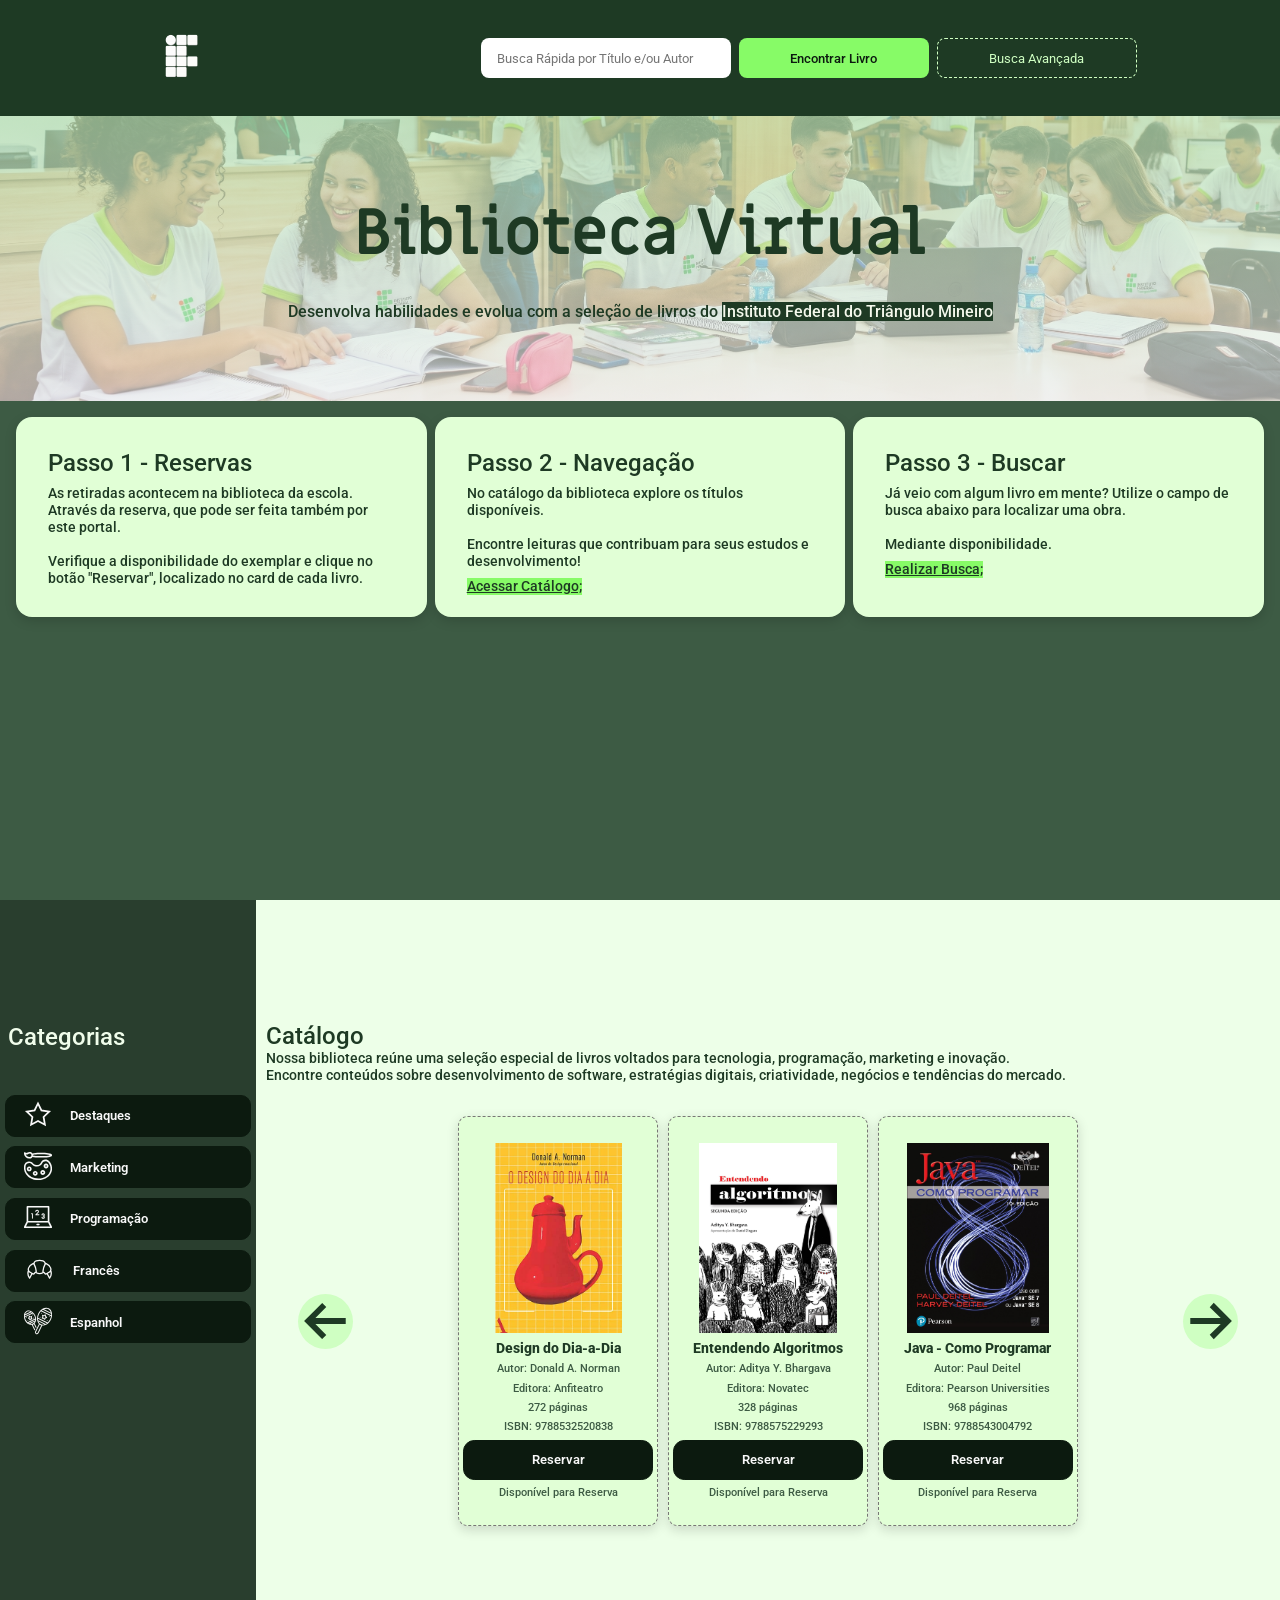
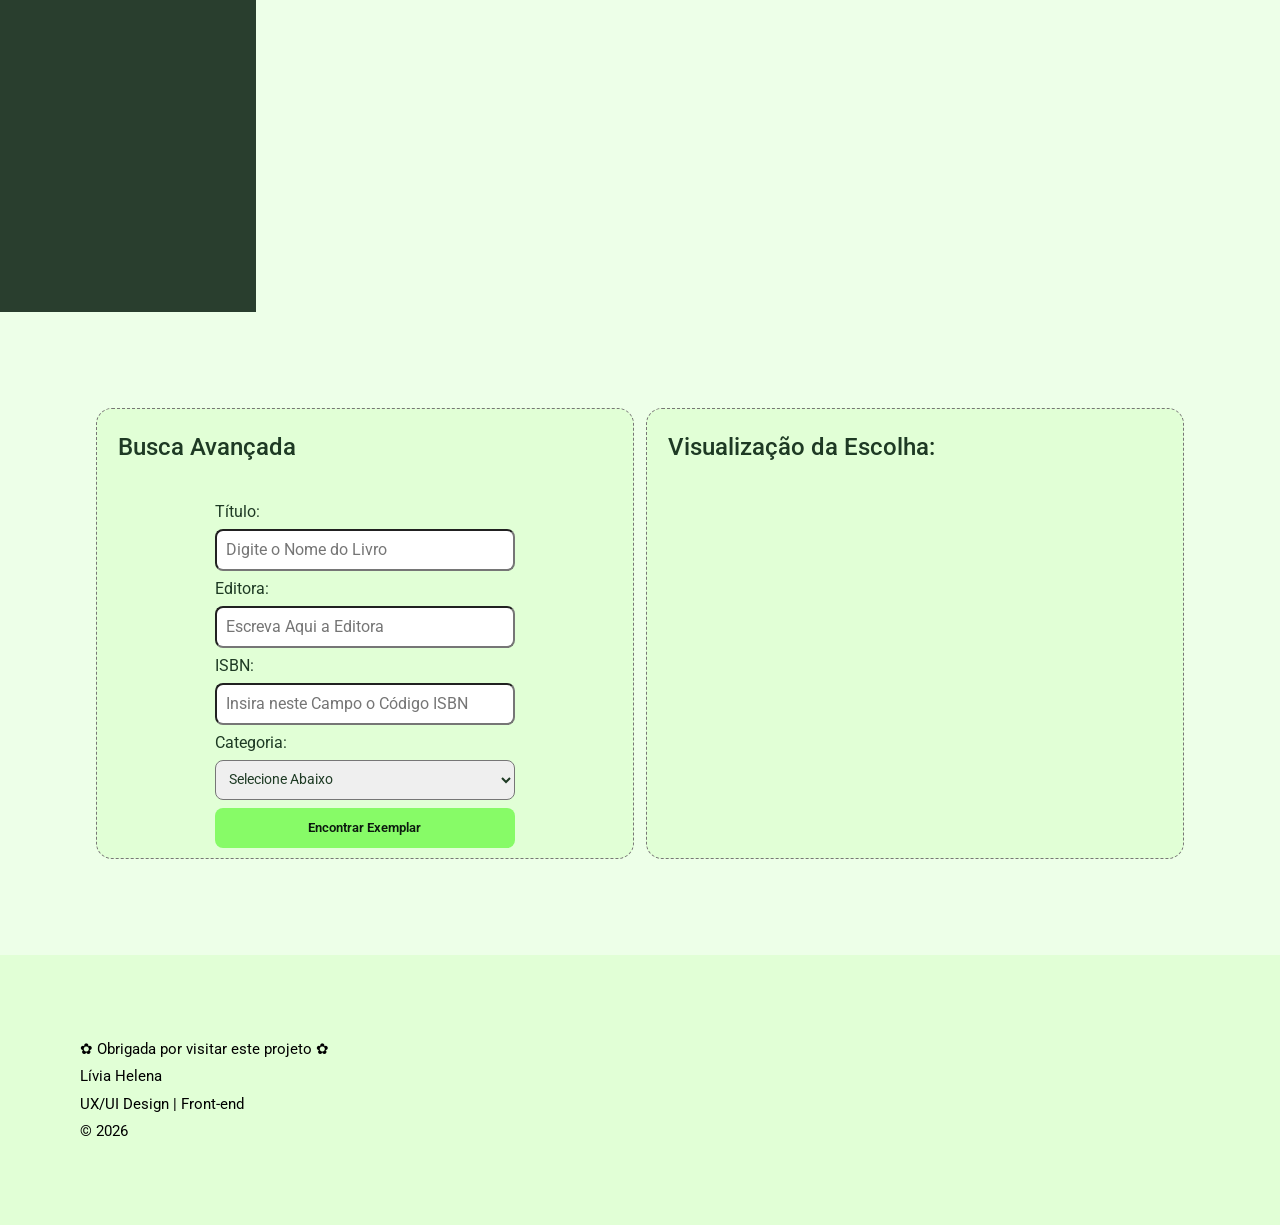
==== index.html @ 2f641b30 "Adiciona projeto Biblioteca Fictícia" ====
<!DOCTYPE html>
<html lang="pt-BR">

<head>
    <meta charset="UTF-8">
    <meta name="viewport" content="width=device-width, initial-scale=1.0">
    <link rel="stylesheet" href="styles.css">
    <link rel="preconnect" href="https://fonts.googleapis.com">
    <link rel="preconnect" href="https://fonts.gstatic.com" crossorigin>
    <link
        href="https://fonts.googleapis.com/css2?family=Miriam+Libre:wght@400..700&family=Roboto:ital,wght@0,100..900;1,100..900&display=swap"
        rel="stylesheet">

    <link rel="icon" href="images/icon.png" type="img">

    <title>IFTM | Biblioteca Virtual</title>
</head>

<body>
    <header>

        <img src="images/logotipoIFTM.png" alt="logotipo de IFTM" class="logotipo">
        <form id="buscar" class="buscar">
            <input type="text" id="buscarNavegacao" placeholder="Busca Rápida por Título e/ou Autor" class="inputBusca">
            <button type="submit" class="buscaLivro">Encontrar Livro</button>
            <button type="submit" class="buscaLivroAvancada"><a href="#reservas">Busca Avançada</a></button>
        </form>

    </header>

    <main>


        <section class="hero">


            <div class="titulo">
                <h1>Biblioteca Virtual</h1>
                <p>Desenvolva habilidades e evolua com a seleção de livros do <span class="coloring">Instituto Federal
                        do
                        Triângulo Mineiro</span>
                </p>
            </div>

            <div class="documentacao">

                <div class="cardDoc">
                    <h2>Passo 1 - Reservas</h2>
                    <p>As retiradas acontecem na biblioteca da escola. Através da reserva, que pode ser feita também por
                        este portal. <br><br> Verifique a
                        disponibilidade do exemplar
                        e clique no botão "Reservar", localizado no card de cada livro.

                    </p>
                </div>
                <div class="cardDoc">
                    <h2>Passo 2 - Navegação</h2>
                    <p>No catálogo da biblioteca explore os títulos disponíveis. <br><br>
                        Encontre leituras que contribuam para seus estudos e desenvolvimento!

                    </p>

                    <a href="#livros">Acessar Catálogo;</a>


                </div>

                <div class="cardDoc">
                    <h2>Passo 3 - Buscar</h2>
                    <p>Já veio com algum livro em mente? Utilize o campo de busca abaixo para localizar uma obra.
                        <br><br> Mediante disponibilidade.

                    </p>
                    <a href="">Realizar Busca;</a>

                </div>


            </div>



        </section>

        <section class="livros" id="livros">
            <div class="menu">
                <h2>Categorias</h2>
                <button id="categoriasBotao">
                    <div class="svgDestaques"><svg viewBox="0 0 24 24" id="star_outlined" data-name="star outlined"
                            xmlns="http://www.w3.org/2000/svg" fill="#f8f8f8">
                            <g id="SVGRepo_bgCarrier" stroke-width="0"></g>
                            <g id="SVGRepo_tracerCarrier" stroke-linecap="round" stroke-linejoin="round"></g>
                            <g id="SVGRepo_iconCarrier">
                                <rect id="Rectangle_4" data-name="Rectangle 4" width="24" height="24" fill="none">
                                </rect>
                                <path id="Star"
                                    d="M10,15,4.122,18.09l1.123-6.545L.489,6.91l6.572-.955L10,0l2.939,5.955,6.572.955-4.755,4.635,1.123,6.545Z"
                                    transform="translate(2 3)" fill="none" stroke="#f8f8f8" stroke-miterlimit="10"
                                    stroke-width="1.5"></path>
                            </g>
                        </svg></div> Destaques
                </button>
                <button id="marketingBotao">
                    <div class="svgMarketing">
                        <svg fill="#f8f8f8" height="200px" width="200px" version="1.1" id="Layer_1"
                            xmlns="http://www.w3.org/2000/svg" xmlns:xlink="http://www.w3.org/1999/xlink"
                            viewBox="0 0 508 508" xml:space="preserve" stroke="#f8f8f8">
                            <g id="SVGRepo_bgCarrier" stroke-width="0"></g>
                            <g id="SVGRepo_tracerCarrier" stroke-linecap="round" stroke-linejoin="round"></g>
                            <g id="SVGRepo_iconCarrier">
                                <g>
                                    <g>
                                        <path
                                            d="M439.6,24.4c-42-6.3-99.6-9.3-159.1-8.1c-49.7,1-94.7,5.1-125.8,11.2C139.1,5.1,120,0,106,0C90.8,0,74.4,5.5,56,16.8 c-10.3,3.8-24.9,0.9-31.9-6.2C20.1,6.5,14,5.3,8.7,7.5C3.5,9.6,0,14.8,0,20.5c0,53,44.7,99.5,95.6,99.5c10.2,0,42,0,59.7-28.7 c31.1,6.1,75.9,10.2,125.2,11.1c78.5,1.3,104.7,1,159.1-8.1c48.4-8.2,68.4-17.5,68.4-35S488.2,31.7,439.6,24.4z M134,72 c-10.4,19.1-31.5,19.7-38.4,19.7c-27.1,0-52.3-20.1-62.6-46.3c24.7,4,36.2-3.5,36.9-4c14-8.8,26.2-13.2,36.1-13.2 c7.3,0,17.9,2.1,28,19.1V72z M281.1,74.2c-47-1-89.5-4.6-118.9-10.2v-9.4h0c29.4-5.6,71.8-9.3,118.9-10.2 c8.4-0.2,130.6-8.1,188.8,14.9C413.9,81.9,289.5,74.3,281.1,74.2z">
                                        </path>
                                    </g>
                                </g>
                                <g>
                                    <g>
                                        <path
                                            d="M457.1,169.7c-17-19.4-42.2-30.6-69.1-30.6c-36.2,0-67.9,19.8-80.7,50.5c-14.2,33.9-48,51.7-88.4,45.9 c-23.2-3.3-41.7-13.1-53.5-28.2C148.4,185.5,122,173,93,173c-78.9,0-88.6,74.4-90.3,84.1C-6,307,6.7,358.4,38.3,402 C78,456.7,144.6,508,261.1,508c123.6,0,226.3-74.7,244.2-177.6C515.1,273.6,498,216.6,457.1,169.7z M477.5,325.5 C462,414.9,371,479.8,261.1,479.8c-100.4,0-164.8-45.8-200-94.4c-27.1-37.3-38-81.2-30.6-123.5c1.4-8.2,8.3-60.7,62.5-60.7 c20.2,0,38.5,8.6,50.2,23.5c16.4,21,41.2,34.4,71.7,38.8c53.4,7.7,99.1-16.9,118.4-62.9c8.5-20.2,29.9-33.2,54.7-33.2 c18.8,0,36.3,7.6,47.9,20.9C471.1,228.6,485.8,277.4,477.5,325.5z">
                                        </path>
                                    </g>
                                </g>
                                <g>
                                    <g>
                                        <path
                                            d="M399.1,210.6c-23.9,0-43.4,19.5-43.4,43.4c0,23.9,19.5,43.4,43.4,43.4c23.9,0,43.4-19.5,43.4-43.4 C442.5,230.1,423,210.6,399.1,210.6z M399.1,269.2c-8.4,0-15.2-6.8-15.2-15.2s6.8-15.2,15.2-15.2s15.2,6.8,15.2,15.2 C414.3,262.4,407.5,269.2,399.1,269.2z">
                                        </path>
                                    </g>
                                </g>
                                <g>
                                    <g>
                                        <path
                                            d="M340.6,328c-23.9,0-43.4,19.5-43.4,43.4c0,23.9,19.5,43.4,43.4,43.4c23.9,0,43.4-19.5,43.4-43.4 C383.9,347.4,364.5,328,340.6,328z M340.6,386.5c-8.4,0-15.2-6.8-15.2-15.2s6.8-15.2,15.2-15.2s15.2,6.8,15.2,15.2 C355.7,379.7,348.9,386.5,340.6,386.5z">
                                        </path>
                                    </g>
                                </g>
                                <g>
                                    <g>
                                        <path
                                            d="M204.1,341.9c-23.9,0-43.4,19.5-43.4,43.4c0,23.9,19.5,43.4,43.4,43.4c23.9,0,43.4-19.5,43.4-43.4 C247.4,361.3,228,341.9,204.1,341.9z M204.1,400.4c-8.4,0-15.2-6.8-15.2-15.2c0-8.4,6.8-15.2,15.2-15.2c8.4,0,15.2,6.8,15.2,15.2 C219.2,393.6,212.4,400.4,204.1,400.4z">
                                        </path>
                                    </g>
                                </g>
                                <g>
                                    <g>
                                        <path
                                            d="M95.8,263.9c-23.9,0-43.4,19.5-43.4,43.4c0,23.9,19.5,43.4,43.4,43.4c23.9,0,43.4-19.5,43.4-43.4 C139.2,283.4,119.8,263.9,95.8,263.9z M95.8,322.5c-8.4,0-15.2-6.8-15.2-15.2s6.8-15.2,15.2-15.2c8.4,0,15.2,6.8,15.2,15.2 S104.2,322.5,95.8,322.5z">
                                        </path>
                                    </g>
                                </g>
                            </g>
                        </svg>

                    </div>Marketing
                </button>
                <button id="programacaoBotao">
                    <div class="svgProgramacao">
                        <svg fill="#f8f8f8" height="200px" width="200px" version="1.1" id="Layer_1"
                            xmlns="http://www.w3.org/2000/svg" xmlns:xlink="http://www.w3.org/1999/xlink"
                            viewBox="0 0 507.992 507.992" xml:space="preserve" stroke="#f8f8f8">
                            <g id="SVGRepo_bgCarrier" stroke-width="0"></g>
                            <g id="SVGRepo_tracerCarrier" stroke-linecap="round" stroke-linejoin="round"></g>
                            <g id="SVGRepo_iconCarrier">
                                <g>
                                    <g>
                                        <path
                                            d="M506.47,431.896l-47.8-96.9v-265.1c0-7.8-6.3-14.1-14.1-14.1H63.37c-7.8,0-14.1,6.3-14.1,14.1v265.1l-47.8,96.8 c-2.2,4.4-1.9,9.6,0.7,13.7c2.6,4.1,7.1,6.7,12,6.7h479.8c4.9,0,9.4-2.5,12-6.7C508.47,441.396,508.67,436.196,506.47,431.896z M77.569,83.996h352.9v240.2h-352.9V83.996z M36.769,423.996l35.4-71.5h363.6l35.4,71.5H36.769z">
                                        </path>
                                    </g>
                                </g>
                                <g>
                                    <g>
                                        <path
                                            d="M269.77,374.096h-31.6c-7.8,0-14.1,6.3-14.1,14.1c0,7.8,6.3,14.1,14.1,14.1h31.6c7.8,0,14.1-6.3,14.1-14.1 C283.87,380.396,277.57,374.096,269.77,374.096z">
                                        </path>
                                    </g>
                                </g>
                                <g>
                                    <g>
                                        <path
                                            d="M153.87,187.196h-16.3c-4.5,0-8.2,3.7-8.2,8.2s3.7,8.2,8.2,8.2h8v74.1c0,4.5,3.7,8.2,8.2,8.2s8.2-3.7,8.2-8.2v-82.3 C162.07,190.796,158.37,187.196,153.87,187.196z">
                                        </path>
                                    </g>
                                </g>
                                <g>
                                    <g>
                                        <path
                                            d="M376.27,216.596c0-16.3-13.2-29.4-29.4-29.4s-29.4,13.2-29.4,29.4c0,5.2,4.2,9.3,9.3,9.3c5.2,0,9.3-4.2,9.3-9.3 c0-5.9,4.8-10.7,10.7-10.7s10.7,4.8,10.7,10.7c0,5.9-4.8,10.7-10.7,10.7c-5.2,0-9.3,4.2-9.3,9.3c0,5.2,4.2,9.3,9.3,9.3 c5.9,0,10.7,4.8,10.7,10.7c0,5.9-4.8,10.7-10.7,10.7c-5.9,0-10.7-4.8-10.7-10.7c0-5.2-4.2-9.3-9.3-9.3c-5.2,0-9.3,4.2-9.3,9.3 c0,16.2,13.2,29.4,29.4,29.4s29.4-13.2,29.4-29.4c0-7.7-3-14.8-7.9-20C373.27,231.396,376.27,224.296,376.27,216.596z">
                                        </path>
                                    </g>
                                </g>
                                <g>
                                    <g>
                                        <path
                                            d="M271.07,205.196h-37.2l29.3-29.8c0.2-0.2,0.5-0.5,0.7-0.8c4.3-5.7,6.6-12.4,6.6-19.5c0-17.8-14.5-32.2-32.2-32.2 c-17.8,0-32.2,14.5-32.2,32.2c0,4.5,3.7,8.2,8.2,8.2s8.2-3.7,8.2-8.2c0-8.7,7.1-15.8,15.8-15.8s15.8,7.1,15.8,15.8 c0,3.3-1,6.5-2.9,9.2l-42.7,43.4c-2.3,2.4-3,5.9-1.7,9c1.3,3.1,4.3,5.1,7.6,5.1h56.9c4.5,0,8.2-3.7,8.2-8.2 C279.37,208.896,275.67,205.196,271.07,205.196z">
                                        </path>
                                    </g>
                                </g>
                            </g>
                        </svg>

                    </div>Programação
                </button>
                <button id="francesBotao">
                    <div class="svgFrances">
                        <svg viewBox="0 0 24 24" fill="none" xmlns="http://www.w3.org/2000/svg" stroke="#f8f8f8">
                            <g id="SVGRepo_bgCarrier" stroke-width="0"></g>
                            <g id="SVGRepo_tracerCarrier" stroke-linecap="round" stroke-linejoin="round"></g>
                            <g id="SVGRepo_iconCarrier">
                                <path
                                    d="M9.05735 5.91352L9.4223 5.78679C11.0919 5.20704 12.9081 5.20704 14.5777 5.78679L14.9426 5.91352C15.9748 6.27193 16.521 7.39922 16.1626 8.43138C16.1262 8.53616 16.0811 8.63769 16.0277 8.73491C15.2843 10.0881 14.8374 11.5839 14.7167 13.1231L14.5777 14.894C12.9516 15.6909 11.0484 15.6909 9.4223 14.894L9.28333 13.1231C9.16255 11.5839 8.71566 10.0881 7.97234 8.73491C7.44629 7.77726 7.79618 6.57448 8.75383 6.04844C8.85104 5.99503 8.95258 5.9499 9.05735 5.91352ZM4.68671 14.5092L6.69101 15.688C7.13399 15.9486 7.70405 15.8061 7.97234 15.3677C8.28431 14.8581 8.76764 14.4762 9.33567 14.2906L9.4223 14.2623L9.34685 13.4487C9.18408 11.6936 8.66217 9.99071 7.81354 8.44581L7.40847 7.7084L6.5714 8.04755C5.1769 8.61256 4.07477 9.72421 3.52178 11.1235C3.02326 12.385 3.51756 13.8215 4.68671 14.5092ZM3.25998 13.67L3.86413 14.0254L5.07242 14.736L5.65521 15.0788C5.97969 15.2696 6.09341 15.684 5.91179 16.0138L4.26689 19C3.14967 17.6062 2.74425 15.772 3.16991 14.0372L3.25998 13.67ZM19.3133 14.5092L17.309 15.688C16.866 15.9486 16.296 15.8061 16.0277 15.3677C15.7157 14.8581 15.2324 14.4762 14.6643 14.2906L14.5777 14.2623L14.6532 13.4487C14.8159 11.6936 15.3378 9.99071 16.1865 8.44581L16.5915 7.7084L17.4286 8.04755C18.8231 8.61256 19.9252 9.72421 20.4782 11.1235C20.9767 12.385 20.4824 13.8215 19.3133 14.5092ZM20.74 13.67L20.1359 14.0254L18.9276 14.736L18.3448 15.0788C18.0203 15.2696 17.9066 15.684 18.0882 16.0138L19.7331 19C20.8503 17.6062 21.2557 15.772 20.8301 14.0372L20.74 13.67Z"
                                    stroke="#f8f8f8" stroke-linejoin="round"></path>
                            </g>
                        </svg>
                    </div>Francês
                </button>
                <button id="espanholBotao">
                    <div class="svgEspanhol"><svg fill="#f8f8f8" height="200px" width="200px" version="1.1" id="Layer_1"
                            xmlns="http://www.w3.org/2000/svg" xmlns:xlink="http://www.w3.org/1999/xlink"
                            viewBox="0 0 511.999 511.999" xml:space="preserve" stroke="#f8f8f8">
                            <g id="SVGRepo_bgCarrier" stroke-width="0"></g>
                            <g id="SVGRepo_tracerCarrier" stroke-linecap="round" stroke-linejoin="round"></g>
                            <g id="SVGRepo_iconCarrier">
                                <g>
                                    <g>
                                        <path
                                            d="M151.924,208.352l-8.539-11.735l4.826-13.688c1.495-4.245,0.472-8.882-2.672-12.101c-3.144-3.22-7.755-4.353-12.033-2.959 l-13.799,4.496l-11.527-8.818c-3.574-2.735-8.301-3.196-12.334-1.199c-4.034,1.996-6.537,6.03-6.533,10.531l0.012,14.512 l-11.949,8.237c-3.705,2.554-5.602,6.906-4.951,11.359c0.651,4.453,3.713,8.081,7.996,9.468l13.806,4.473l4.142,13.909 c1.284,4.314,4.837,7.463,9.274,8.22c0.672,0.114,1.344,0.171,2.009,0.171c3.72,0,7.225-1.759,9.466-4.849l8.521-11.748 l14.509,0.36c4.484,0.14,8.592-2.294,10.682-6.28C154.918,216.726,154.572,211.99,151.924,208.352z M123.745,210.18 c-2.718-0.064-5.24,1.193-6.82,3.372l-5.557,7.661l-2.702-9.071c-0.767-2.579-2.755-4.615-5.314-5.444l-9.005-2.918l7.795-5.369 c2.215-1.527,3.537-4.046,3.535-6.737l-0.008-9.465l7.517,5.75c2.136,1.635,4.941,2.113,7.499,1.28l8.999-2.932l-3.147,8.926 c-0.895,2.537-0.483,5.353,1.1,7.528l5.569,7.652L123.745,210.18z">
                                        </path>
                                    </g>
                                </g>
                                <g>
                                    <g>
                                        <path
                                            d="M227.735,367.168l-33.106-66.946c12.435-13.283,20.99-31.042,24.795-52.041c0.283-1.561,0.53-3.133,0.756-4.713 c0.003-0.021,0.007-0.043,0.009-0.063c4.323-30.167-1.537-63.346-16.698-94.008c-15.966-32.286-40.41-58.078-68.831-72.624 c-29.228-14.96-59.195-16.341-84.377-3.888C25.104,85.339,8.012,109.99,2.158,142.301c-5.693,31.414-0.034,66.496,15.933,98.782 c15.161,30.657,37.968,55.45,64.562,70.328c0.025,0.014,0.05,0.027,0.074,0.041c1.388,0.776,2.786,1.532,4.195,2.254 c1.318,0.675,2.636,1.31,3.956,1.929c0.001,0.001,0.002,0.001,0.003,0.002c0,0,0.001,0,0.002,0.001 c14.727,6.907,29.577,10.387,43.849,10.387c2.975,0,5.925-0.158,8.845-0.46l45.367,91.739c1.426,2.883,4.321,4.553,7.334,4.553 c1.216,0,2.452-0.273,3.617-0.849c4.044-2.001,5.702-6.905,3.7-10.951l-43.487-87.938c3.818-1.222,7.553-2.728,11.188-4.525 c3.707-1.833,7.232-3.937,10.578-6.283l31.206,63.104c1.426,2.883,4.321,4.553,7.334,4.553c1.216,0,2.452-0.272,3.617-0.849 C228.079,376.118,229.736,371.215,227.735,367.168z M57.533,87.541c9.212-4.555,19.142-6.714,29.362-6.714 c10.073,0,20.419,2.119,30.614,6.094l-96.831,47.885C26.977,112.884,39.814,96.303,57.533,87.541z M16.511,172.769 c-0.135-2.924-0.168-5.823-0.109-8.694c0.004-0.211,0.009-0.423,0.014-0.634c0.032-1.251,0.083-2.496,0.151-3.736 c0.026-0.456,0.059-0.908,0.089-1.362c0.072-1.092,0.148-2.182,0.25-3.264c0.005-0.06,0.014-0.119,0.02-0.179l118.789-58.744 c4.961,3.095,9.789,6.612,14.448,10.52L16.511,172.769z M32.745,233.836c-7.051-14.257-11.868-29.064-14.376-43.748l144.42-71.418 c9.997,10.749,18.899,23.518,26.049,37.976c8.667,17.527,13.958,35.884,15.722,53.821L65.972,279 C53.053,266.932,41.564,251.67,32.745,233.836z M79.896,290.352l125.232-61.929c-0.041,1.138-0.11,2.267-0.181,3.394 c-0.029,0.456-0.056,0.913-0.089,1.368c-0.073,0.979-0.162,1.952-0.258,2.922c-0.072,0.715-0.153,1.429-0.237,2.141 c-0.098,0.829-0.194,1.659-0.31,2.481c-0.143,1.017-0.308,2.027-0.477,3.035c-0.081,0.484-0.148,0.973-0.235,1.454L94.329,299.125 C89.413,296.607,84.591,293.676,79.896,290.352z M164.051,302.94c-9.212,4.555-19.143,6.715-29.363,6.714 c-6.461-0.001-13.034-0.885-19.607-2.554l81.951-40.526C189.99,283.098,178.696,295.698,164.051,302.94z">
                                        </path>
                                    </g>
                                </g>
                                <g>
                                    <g>
                                        <circle cx="154.178" cy="145.262" r="8.174"></circle>
                                    </g>
                                </g>
                                <g>
                                    <g>
                                        <circle cx="42.92" cy="195.245" r="8.174"></circle>
                                    </g>
                                </g>
                                <g>
                                    <g>
                                        <circle cx="174.788" cy="202.177" r="8.174"></circle>
                                    </g>
                                </g>
                                <g>
                                    <g>
                                        <circle cx="73.448" cy="250.089" r="8.174"></circle>
                                    </g>
                                </g>
                                <g>
                                    <g>
                                        <path
                                            d="M509.331,111.298c-7.21-39.792-28.213-70.13-59.14-85.423c-30.927-15.295-67.786-13.571-103.785,4.854 c-35.19,18.01-65.471,49.973-85.265,90.001c-18.799,38.014-26.066,79.125-20.715,116.482c0.003,0.025,0.008,0.05,0.011,0.075 c0.281,1.954,0.586,3.901,0.936,5.833c4.883,26.948,16.098,49.55,32.43,66.091l-69.007,139.545 c-3.914,7.915-4.511,16.879-1.682,25.244c2.829,8.364,8.745,15.126,16.66,19.04c4.698,2.323,9.684,3.422,14.6,3.422 c12.185,0,23.927-6.758,29.684-18.4l69.175-139.883c4.003,0.464,8.055,0.702,12.149,0.702c17.568,0,35.867-4.291,54.023-12.805 c0.001,0,0.002-0.001,0.002-0.001c0.002-0.001,0.003-0.002,0.005-0.003c1.63-0.765,3.26-1.551,4.887-2.384 c1.748-0.895,3.48-1.833,5.202-2.796c0.024-0.013,0.048-0.027,0.073-0.04c32.935-18.424,61.193-49.152,79.99-87.165 C509.359,193.661,516.378,150.196,509.331,111.298z M405.322,31.914c13.278,0,25.991,2.863,37.621,8.615 c24.686,12.207,41.165,35.794,48.444,64.906L362.001,41.452C376.673,35.113,391.314,31.914,405.322,31.914z M249.403,470.815 c-1.978,4-5.395,6.991-9.623,8.421c-4.227,1.429-8.758,1.127-12.758-0.85c-4-1.978-6.992-5.396-8.421-9.624 c-1.43-4.227-1.128-8.758,0.85-12.758l67.163-135.816c4.376,3.145,9.014,5.94,13.901,8.356c5.221,2.582,10.609,4.678,16.134,6.291 L249.403,470.815z M307.762,313.891c-6.19-3.062-11.908-6.871-17.126-11.347c-0.706-1.021-1.659-1.889-2.817-2.518 c-10.518-9.875-18.773-22.656-24.377-37.758l112.264,55.516C352.27,324.926,328.572,324.182,307.762,313.891z M395.975,309.57 l-138.327-68.406c-1.564-8.291-2.415-16.913-2.547-25.773l162.903,80.559C410.883,301.223,403.513,305.781,395.975,309.57z M474.91,226.442c-11.391,23.033-26.307,42.683-43.093,58.102l-176.065-87.067c2.089-23.15,8.857-46.879,20.043-69.5 c9.155-18.514,20.696-35.13,33.974-49.168l183.56,90.774C490.281,188.372,484.2,207.657,474.91,226.442z M495.272,152.306 L322.35,66.793c6.939-6.042,14.195-11.392,21.687-15.987l150.776,74.561C495.708,134.111,495.862,143.125,495.272,152.306z">
                                        </path>
                                    </g>
                                </g>
                                <g>
                                    <g>
                                        <path
                                            d="M416.017,179.389l-15.85-10.927l0.015-19.252c0.003-4.845-2.692-9.188-7.035-11.335c-4.34-2.145-9.43-1.651-13.276,1.292 l-15.29,11.698l-18.305-5.964c-4.606-1.502-9.569-0.28-12.954,3.186c-3.384,3.466-4.487,8.458-2.876,13.028l6.401,18.157 l-11.328,15.566c-2.851,3.917-3.224,9.015-0.972,13.304c2.251,4.29,6.65,6.885,11.5,6.76l19.247-0.476l11.303,15.583 c2.413,3.328,6.185,5.221,10.191,5.221c0.715,0,1.439-0.061,2.162-0.184c4.775-0.815,8.6-4.205,9.984-8.849l5.494-18.452 l18.315-5.935c4.608-1.492,7.906-5.397,8.607-10.191S420.006,182.139,416.017,179.389z M385.298,193.516 c-2.559,0.829-4.547,2.865-5.314,5.444l-4.572,15.357l-9.408-12.97c-1.54-2.123-4.002-3.374-6.617-3.374 c-0.068,0-0.135,0.001-0.203,0.002l-16.018,0.397l9.428-12.956c1.584-2.175,1.995-4.991,1.1-7.528l-5.327-15.112l15.236,4.963 c2.559,0.835,5.362,0.355,7.499-1.28l12.726-9.736l-0.013,16.023c-0.002,2.691,1.32,5.21,3.535,6.737l13.192,9.094 L385.298,193.516z">
                                        </path>
                                    </g>
                                </g>
                                <g>
                                    <g>
                                        <circle cx="321.031" cy="114.636" r="8.174"></circle>
                                    </g>
                                </g>
                                <g>
                                    <g>
                                        <circle cx="460.321" cy="177.207" r="8.174"></circle>
                                    </g>
                                </g>
                                <g>
                                    <g>
                                        <circle cx="295.233" cy="185.893" r="8.174"></circle>
                                    </g>
                                </g>
                                <g>
                                    <g>
                                        <circle cx="422.109" cy="245.882" r="8.174"></circle>
                                    </g>
                                </g>
                            </g>
                        </svg></div>Espanhol
                </button>

            </div>

            <div class="segundoBlocoHero">
                <h2 id="tituloCatalogo">Catálogo</h2>
                <p id="descricaoCatalogo">Nossa biblioteca reúne uma seleção especial de livros voltados para
                    tecnologia,
                    programação, marketing e inovação. <br> Encontre conteúdos sobre desenvolvimento de software,
                    estratégias digitais, criatividade, negócios e tendências do mercado.
                </p>


                <div class="contatoCarrossel">
                    <button id="anterior"><svg fill="#1E3A24" height="200px" width="200px" version="1.1" id="XMLID_64_"
                            xmlns="http://www.w3.org/2000/svg" xmlns:xlink="http://www.w3.org/1999/xlink"
                            viewBox="0 0 24 24" xml:space="preserve" stroke="#1E3A24">
                            <g id="SVGRepo_bgCarrier" stroke-width="0"></g>
                            <g id="SVGRepo_tracerCarrier" stroke-linecap="round" stroke-linejoin="round"></g>
                            <g id="SVGRepo_iconCarrier">
                                <g id="link-previous">
                                    <g>
                                        <polygon
                                            points="10.3,20.7 1.6,12 10.3,3.3 11.7,4.7 5.5,11 22,11 22,13 5.5,13 11.7,19.3 ">
                                        </polygon>
                                    </g>
                                </g>
                            </g>
                        </svg></button>
                    <div class="primeiroContato" id="primeiroContato">
                    </div>
                    <button id="proximo"><svg fill="#1E3A24" height="200px" width="200px" version="1.1" id="XMLID_301_"
                            xmlns="http://www.w3.org/2000/svg" xmlns:xlink="http://www.w3.org/1999/xlink"
                            viewBox="0 0 24 24" xml:space="preserve" stroke="#1E3A24">
                            <g id="SVGRepo_bgCarrier" stroke-width="0"></g>
                            <g id="SVGRepo_tracerCarrier" stroke-linecap="round" stroke-linejoin="round"></g>
                            <g id="SVGRepo_iconCarrier">
                                <g id="link-next">
                                    <g>
                                        <polygon
                                            points="13.7,20.7 12.3,19.2 18.6,13 2,13 2,11 18.6,11 12.3,4.8 13.7,3.3 22.4,12 ">
                                        </polygon>
                                    </g>
                                </g>
                            </g>
                        </svg></button>
                </div>

            </div>
        </section>

        <section class="reservas" id="reservas">

            <div class="buscarPorTipo">
                <h2>Busca Avançada</h2>
                <form action="buscaAvancada">
                    <label for="livroInput">Título:</label>
                    <input type="text" id="livroInput" placeholder="Digite o Nome do Livro">
                    <label for="editoraInput">Editora:</label>
                    <input type="text" id="editoraInput" placeholder="Escreva Aqui a Editora">
                    <label for="isbnInput">ISBN:</label>
                    <input type="number" id="isbnEditora" placeholder="Insira neste Campo o Código ISBN">
                    <label for="categoriaInput">Categoria:</label>
                    <select value="categoriaInput">
                        <option name="desabilitadoInput" id="desabilitadoInput">Selecione Abaixo</option>
                        <option name="marketingInput" id="marketingInput">Marketing</option>
                        <option name="programacaoInput" id="programacaoInput">Programacao</option>
                        <option name="francesInput" id="francesInput">Frances</option>
                        <option name="espanholInput" id="espanholInput">Espanhol</option>
                    </select>
                    <button type="submit" id="encontrar">Encontrar Exemplar</button>


                </form>

            </div>

            <div class="livroEscolhido">
                <div>
                    <h2>Visualização da Escolha:</h2>

                    <div id="cardAqui"></div>

                </div>

                <div>

                </div>

            </div>

        </section>

    </main>

    <footer class="footer">
        <p>✿ Obrigada por visitar este projeto ✿</p>
        <p>Lívia Helena</p>
        <p>UX/UI Design | Front-end</p>
        <p>© 2026</p>

    </footer>

    <script type="module" src="module/dados.js"></script>
    <script type="module" src="module/script.js"></script>
</body>

</html>
---- styles.css ----
* {
    box-sizing: border-box;
    padding: 0%;
    margin: 0%;

}

html {
    scroll-behavior: auto;
}


header {
    background-color: #1E3A24;

    min-height: 40px;
    max-height: 200px;
    padding: 0.5rem;
    width: 100%;

    display: flex;
    flex-direction: row;
    align-items: center;
    justify-content: space-around;
    flex-flow: wrap;
    position: fixed;
    z-index: 1;





}

ul {
    display: flex;
    flex-direction: column;

}

.logotipo {
    height: 100px;
    width: auto;

}

.hero {
    height: 100vh;
    width: 100%;
    background-color: #3d5b44;


}

.titulo {
    width: 100%;
    min-height: 400px;
    background-image: linear-gradient(rgba(174, 233, 166, 0.733), rgba(254, 255, 253, 0.603)), url(images/imageHero.jpeg);
    background-repeat: no-repeat;
    background-size: cover;


    display: flex;
    flex-direction: column;
    justify-content: center;
    align-items: center;
    gap: 1.6rem;
    flex-wrap: wrap;
    padding: 5rem;


}

.titulo h1 {
    font-size: 4rem;
    font-family: 'Miriam Libre', Arial, Helvetica, sans-serif;
    color: #1E3A24;
    margin-top: 7rem;

}

.titulo p {
    font-size: 1rem;
    font-family: 'Roboto', Arial, Helvetica, sans-serif;
    color: #1E3A24;
    font-weight: 500;
}

.coloring {
    background-color: #1E3A24;
    color: rgb(244, 248, 236);
}

.buscaLivro {
    height: 40px;
    width: 190px;
    padding: 1rem;
    align-items: center;
    justify-content: center;
    display: flex;
    border-radius: 0.5rem;
    border-style: none;
    color: #0c1a0f;
    background-color: #87fb67;
    font-size: 0.8rem;
    font-family: 'Roboto', Arial, Helvetica, sans-serif;
    font-weight: 500;
    cursor: pointer;
    transition: transform 0.2s ease;

}

.buscaLivro:hover {
    transform: translateY(-3px);
}


.inputBusca {
    height: 40px;
    width: 250px;
    padding: 1rem;
    align-items: center;
    justify-content: center;
    display: flex;
    border-radius: 0.5rem;
    border-style: none;
    font-size: 0.8rem;
    font-family: 'Roboto', Arial, Helvetica, sans-serif;
}

.buscar {
    align-items: center;
    flex-direction: row;
    justify-content: center;
    display: flex;
    gap: 0.5rem;
    flex-flow: wrap;

}

.buscaCatalogo {
    height: 40px;
    width: 300px;
    padding: 1rem;
    align-items: center;
    justify-content: center;
    display: flex;
    border-radius: 0.5rem;
    border-style: none;
    color: #CFFFC2;
    background-color: #0c1a0f;
    font-size: 1rem;
    font-family: 'Roboto', Arial, Helvetica, sans-serif;
    font-weight: 400;
    cursor: pointer;
}


.buscaLivroAvancada {
    height: 40px;
    width: 200px;
    padding: 1rem;
    align-items: center;
    justify-content: center;
    display: flex;
    border-radius: 0.5rem;
    border-style: none;
    color: #CFFFC2;
    background-color: transparent;
    border: 1px dashed #CFFFC2;
    ;
    font-size: 0.8rem;
    font-family: 'Roboto', Arial, Helvetica, sans-serif;
    font-weight: 400;
    cursor: pointer;
    transition: transform 0.2s ease;

}

.buscaLivroAvancada:hover {
    transform: translateY(-3px);
}

.documentacao {
    display: flex;
    flex-direction: row;
    padding: 1rem;
    gap: 0.5rem;
    align-items: center;
    justify-content: center;
}

.cardDoc {
    background-color: #e1ffd6;
    padding: 2rem;
    border-radius: 1rem;
    display: flex;
    flex-direction: column;
    gap: 0.5rem;
    width: 450px;
    height: 200px;
    box-shadow: 0px 4px 12px rgba(0, 0, 0, 0.15);
}

.cardDoc h2 {
    font-size: 1.5rem;
    font-family: 'Roboto', Arial, Helvetica, sans-serif;
    color: #1E3A24;
    font-weight: 500;
}

.cardDoc p {
    font-size: 0.9rem;
    font-family: 'Roboto', Arial, Helvetica, sans-serif;
    color: #1E3A24;
    font-weight: 500;
}

.cardDoc a {
    font-size: 0.9rem;
    font-family: 'Roboto', Arial, Helvetica, sans-serif;
    color: #1E3A24;
    font-weight: 500;
    background-color: #87fb67;
    width: fit-content;

}


.livros {
    width: 100%;
    height: 100%;
    background-color: #edffe8;
    display: grid;
    grid-template-columns: 1fr 4fr;

}

.segundoBlocoHero h2 {
    font-size: 1.5rem;
    font-family: 'Roboto', Arial, Helvetica, sans-serif;
    color: #1E3A24;
    font-weight: 500;

}

.segundoBlocoHero {
    padding: 1%;
    margin-top: 7rem;
    height: 100vh;
    width: 100%;
    background-color: #edffe8;


}

.segundoBlocoHero p {

    font-size: 0.9rem;
    font-family: 'Roboto', Arial, Helvetica, sans-serif;
    color: #1E3A24;
    font-weight: 500;
}

.primeiroContato {
    display: flex;
    flex-direction: row;
    width: 100%;
}

.primeiroContato h3 {
    font-size: 0.85rem;
    font-family: 'Roboto', Arial, Helvetica, sans-serif;
    color: #1E3A24;
    font-weight: 800;
}

.primeiroContato p {
    font-size: 0.7rem;
    font-family: 'Roboto', Arial, Helvetica, sans-serif;
    color: #3d5b44;
    font-weight: 500;
}

.livroCard img {
    width: fit-content;
    height: 190px;
    display: flex;


}


.livroCard {
    display: flex;
    flex-direction: column;
    background-color: #e1ffd6;
    width: 200px;
    height: 410px;
    gap: 0.4rem;
    border: 0.75px dashed rgb(120, 118, 118);
    align-items: center;
    padding: 2%;

    justify-content: center;
    border-radius: 0.6rem;
    transition: transform 0.2s ease;
    box-shadow: 0px 4px 12px rgba(0, 0, 0, 0.15);
}

.livroCard:hover {
    transform: translateY(-4px);
}

.primeiroContato {

    display: flex;
    gap: 0.6rem;
    flex-wrap: wrap;
    align-items: center;
    justify-content: center;

}

.buscaLivroAvancada a {
    color: inherit;
    text-decoration: none;

}

.escondido {
    display: none
}

.contatoCarrossel {
    display: flex;
    flex-direction: row;
    align-items: center;
    padding: 2rem;
}

.contatoCarrossel svg {
    width: 4rem;
    padding: 8%;

}

.contatoCarrossel button {
    border-radius: 100%;
    height: 55px;
    width: 55px;
    display: flex;
    align-items: center;
    justify-content: center;
    border-style: none;

    background-color: #CFFFC2;

    cursor: pointer;




}

.contatoCarrossel button:hover {
    background-color: #c5ffb5;
}



.primeiroContato button {
    height: 40px;
    width: 190px;
    padding: 1rem;
    align-items: center;
    justify-content: center;
    display: flex;
    border-radius: 0.7rem;
    border-style: none;
    color: #f8f8f8;
    background-color: #0c1a0f;
    font-size: 0.8rem;
    border: 1px solid #0c1a0f;
    font-family: 'Roboto', Arial, Helvetica, sans-serif;
    font-weight: 600;

}



.menu {
    height: 100%;
    width: 100%;
    background-color: #293e2e;
    display: flex;
    flex-direction: column;
    gap: 0.6rem;
    padding: 2%;

}

.menu button {
    height: 42px;
    width: 100%;
    padding: 1rem;
    align-items: center;
    justify-content: flex-start;
    display: flex;

    border-style: none;
    color: #f8f8f8;
    background-color: #0c1a0f;
    font-size: 0.8rem;
    border: 1px solid #0c1a0f;
    font-family: 'Roboto', Arial, Helvetica, sans-serif;
    font-weight: 600;
    border-radius: 10px;
    cursor: pointer;

}

.menu h2 {
    font-size: 1.5rem;
    font-family: 'Roboto', Arial, Helvetica, sans-serif;
    color: #f0fdeb;
    font-weight: 500;
    margin-top: 7.2rem;
    margin-bottom: 2rem;
    padding: 1%;
}

.svgMarketing svg,
.svgProgramacao svg,
.svgEspanhol svg,
.svgDestaques svg {
    height: 3rem;
    width: 2rem;
    padding: 4%;
    margin-right: 1rem;

}

.svgFrances svg {
    height: 3.5rem;
    width: 2.2rem;
    padding: 4%;
    margin-right: 1rem;
}

.footer {
    height: 30vh;
    display: flex;
    align-content: center;
    justify-content: flex-start;
    padding: 5rem;
    width: 100%;
    background-color: #e1ffd6;
    flex-direction: column;
}

.footer p {
    height: 50px;
    width: auto;
    display: flex;
    align-items: center;
    font-size: 0.95rem;
    font-family: 'Roboto', Arial, Helvetica, sans-serif
}


.reservas {
    height: 100%;
    width: 100%;
    background-color: #edffe8;
    display: grid;
    grid-template-columns: 2fr 2fr;
    padding: 6rem;
    gap: 0.8rem;

}

.buscarPorTipo {
    border: 0.75px dashed rgb(120, 118, 118);
    background-color: #e1ffd6;
    border-radius: 1rem;
    padding: 1rem;
}

.livroEscolhido {
    border: 0.75px dashed rgb(120, 118, 118);
    background-color: #e1ffd6;
    border-radius: 1rem;
    padding: 1rem;
}

.listaReserva {
    border: 0.75px dashed rgb(120, 118, 118);
    background-color: #e1ffd6;
    border-radius: 1rem;
    padding: 1rem;
}

.buscarPorTipo h2,
.listaReserva h2,
.livroEscolhido h2 {
    font-size: 1.5rem;
    font-family: 'Roboto', Arial, Helvetica, sans-serif;
    color: #1E3A24;
    font-weight: 500;
    margin-top: 0.2rem;
    padding: 1%;

}



.buscarPorTipo option,
.buscarPorTipo select {
    font-size: 0.9rem;
    font-family: 'Roboto', Arial, Helvetica, sans-serif;
    color: #1E3A24;
    font-weight: 400;
    color: #1E3A24;
    font-weight: 400;
    width: 300px;
    border-radius: 8px;
    padding: 2%;
}

.buscarPorTipo label {
    font-size: 1rem;
    font-family: 'Roboto', Arial, Helvetica, sans-serif;
    color: #1E3A24;
    font-weight: 400;
    width: 300px;
    border-radius: 8px;

}

.buscarPorTipo input {
    font-size: 1rem;
    font-family: 'Roboto', Arial, Helvetica, sans-serif;
    color: #1E3A24;
    font-weight: 400;
    width: 300px;
    border-radius: 8px;
    padding: 2%;
}

.buscarPorTipo form {
    width: 100%;
    height: 100%;
    display: flex;
    justify-content: center;
    align-items: center;
    flex-direction: column;
    gap: 0.5rem;
    padding: 3%;
    
}

.buscarPorTipo button {
    height: 40px;
    width: 300px;
    padding: 1rem;
    align-items: center;
    justify-content: center;
    display: flex;
    border-radius: 0.5rem;
    border-style: none;
    color: #0c1a0f;
    background-color: #87fb67;
    font-size: 0.8rem;
    font-family: 'Roboto', Arial, Helvetica, sans-serif;
    font-weight: 600;
    cursor: pointer;
}
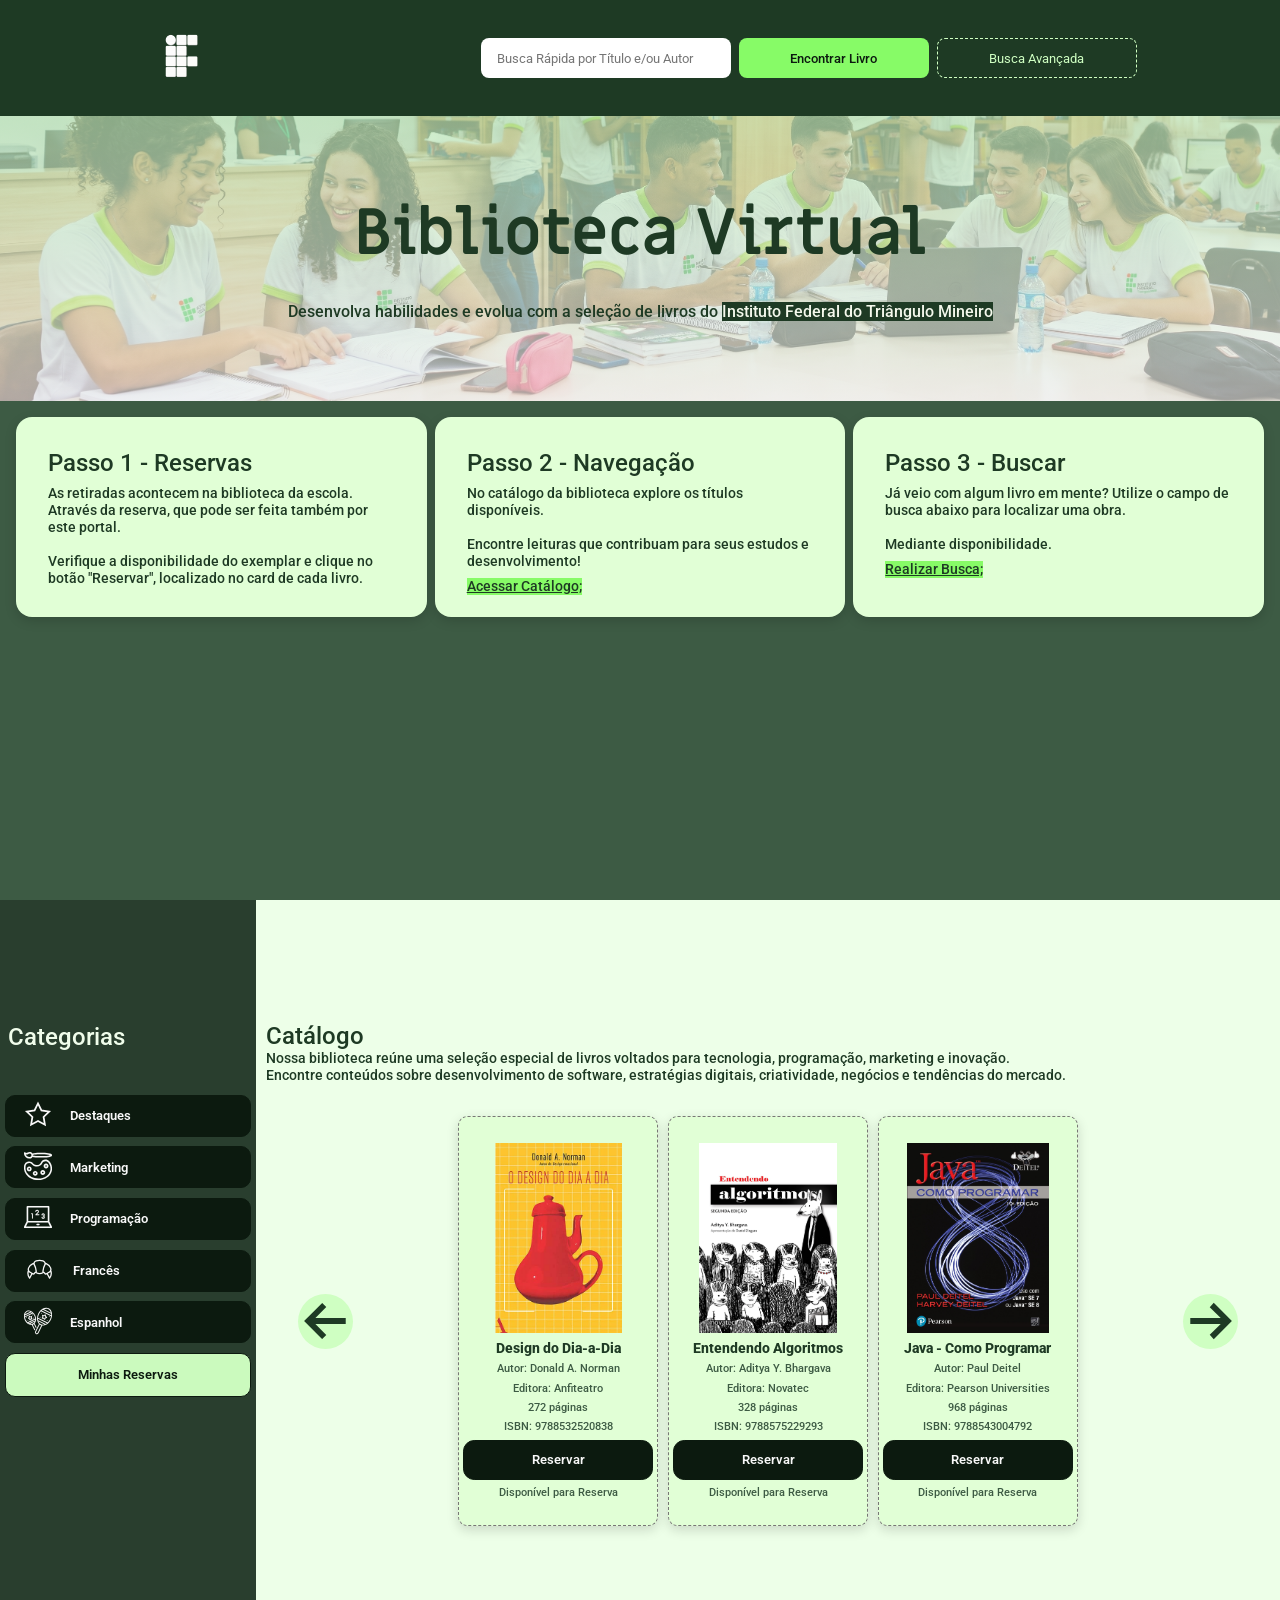
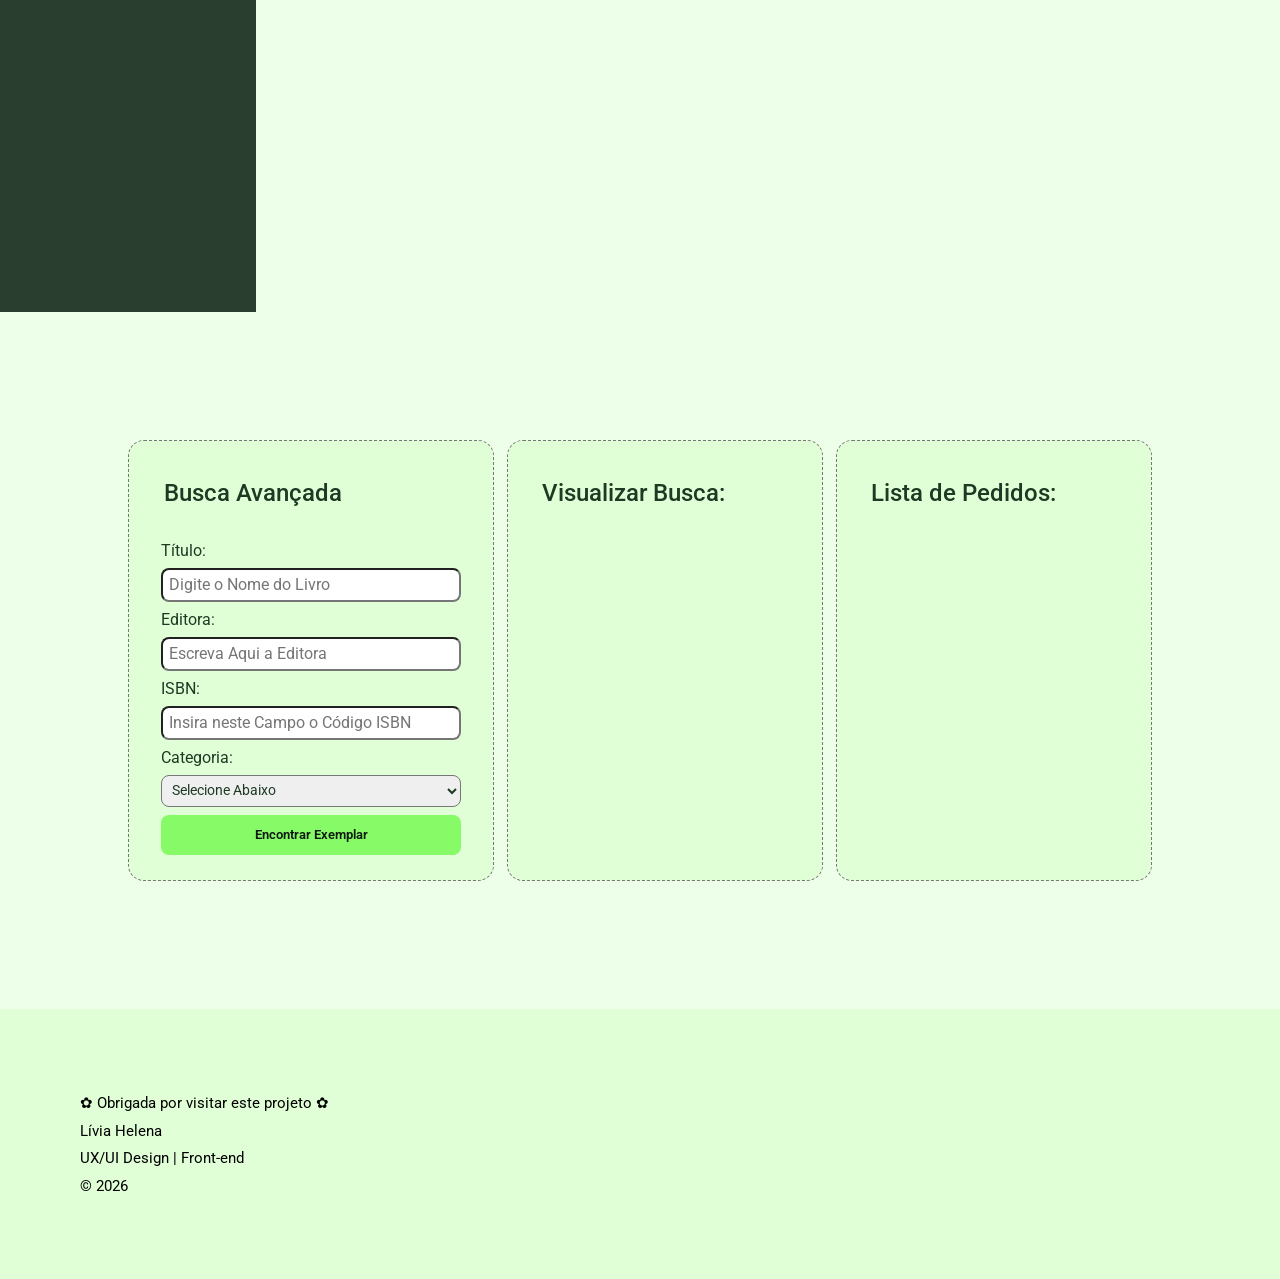
==== commit 8115bd72: "oie" ====
--- a/index.html
+++ b/index.html
@@ -20,9 +20,9 @@
     <header>
 
         <img src="images/logotipoIFTM.png" alt="logotipo de IFTM" class="logotipo">
-        <form id="buscar" class="buscar">
-            <input type="text" id="buscarNavegacao" placeholder="Busca Rápida por Título e/ou Autor" class="inputBusca">
-            <button type="submit" class="buscaLivro">Encontrar Livro</button>
+        <form class="buscar">
+            <input type="text" id="buscaRapidaInput" placeholder="Busca Rápida por Título e/ou Autor" class="inputBusca">
+            <button type="submit" class="buscaLivro" id="buscaRapidaBotao"><a href="#reservas">Encontrar Livro</a></button>
             <button type="submit" class="buscaLivroAvancada"><a href="#reservas">Busca Avançada</a></button>
         </form>
 
@@ -85,7 +85,7 @@
         <section class="livros" id="livros">
             <div class="menu">
                 <h2>Categorias</h2>
-                <button id="categoriasBotao">
+                <button id="categoriasBotao" class="destaquesBotao">
                     <div class="svgDestaques"><svg viewBox="0 0 24 24" id="star_outlined" data-name="star outlined"
                             xmlns="http://www.w3.org/2000/svg" fill="#f8f8f8">
                             <g id="SVGRepo_bgCarrier" stroke-width="0"></g>
@@ -100,7 +100,7 @@
                             </g>
                         </svg></div> Destaques
                 </button>
-                <button id="marketingBotao">
+                <button id="marketingBotao" class="marketingBotao">
                     <div class="svgMarketing">
                         <svg fill="#f8f8f8" height="200px" width="200px" version="1.1" id="Layer_1"
                             xmlns="http://www.w3.org/2000/svg" xmlns:xlink="http://www.w3.org/1999/xlink"
@@ -155,7 +155,7 @@
 
                     </div>Marketing
                 </button>
-                <button id="programacaoBotao">
+                <button id="programacaoBotao" class="programacaoBotao">
                     <div class="svgProgramacao">
                         <svg fill="#f8f8f8" height="200px" width="200px" version="1.1" id="Layer_1"
                             xmlns="http://www.w3.org/2000/svg" xmlns:xlink="http://www.w3.org/1999/xlink"
@@ -203,7 +203,7 @@
 
                     </div>Programação
                 </button>
-                <button id="francesBotao">
+                <button id="francesBotao" class="francesBotao">
                     <div class="svgFrances">
                         <svg viewBox="0 0 24 24" fill="none" xmlns="http://www.w3.org/2000/svg" stroke="#f8f8f8">
                             <g id="SVGRepo_bgCarrier" stroke-width="0"></g>
@@ -216,7 +216,7 @@
                         </svg>
                     </div>Francês
                 </button>
-                <button id="espanholBotao">
+                <button id="espanholBotao" class="espanholBotao">
                     <div class="svgEspanhol"><svg fill="#f8f8f8" height="200px" width="200px" version="1.1" id="Layer_1"
                             xmlns="http://www.w3.org/2000/svg" xmlns:xlink="http://www.w3.org/1999/xlink"
                             viewBox="0 0 511.999 511.999" xml:space="preserve" stroke="#f8f8f8">
@@ -294,6 +294,8 @@
                             </g>
                         </svg></div>Espanhol
                 </button>
+
+                <button class="minhasReservas"><a href="#reservas">Minhas Reservas</a></button>
 
             </div>
 
@@ -339,6 +341,8 @@
                                 </g>
                             </g>
                         </svg></button>
+
+
                 </div>
 
             </div>
@@ -370,11 +374,17 @@
 
             </div>
 
+            <div class="visualizacaoEscolha" id="visualizacaoEscolha">
+                <h2>Visualizar Busca:</h2>
+                <div class="livroPesquisado"></div>
+
+            </div>
+
             <div class="livroEscolhido">
                 <div>
-                    <h2>Visualização da Escolha:</h2>
-
-                    <div id="cardAqui"></div>
+                    <h2>Lista de Pedidos:</h2>
+
+                    <div id="livroListaItem" class="livroListaItem"></div>
 
                 </div>
 
--- a/styles.css
+++ b/styles.css
@@ -155,7 +155,10 @@
     cursor: pointer;
 }
 
-
+.buscaLivro a {
+    color: inherit;
+    text-decoration: none;
+}
 .buscaLivroAvancada {
     height: 40px;
     width: 200px;
@@ -400,7 +403,11 @@
 
 }
 
-.menu button {
+.programacaoBotao,
+.destaquesBotao,
+.marketingBotao,
+.francesBotao,
+.espanholBotao {
     height: 42px;
     width: 100%;
     padding: 1rem;
@@ -418,6 +425,36 @@
     border-radius: 10px;
     cursor: pointer;
 
+}
+
+.minhasReservas a {
+    color: inherit;
+    text-decoration: none;
+}
+
+.minhasReservas {
+    height: 44px;
+    width: 100%;
+    padding: 1rem;
+    align-items: center;
+    justify-content: center;
+    display: flex;
+
+    border-style: none;
+    transition: transform 0.2s ease;
+    color: #0c1a0f;
+    background-color: #cbfabe;
+    font-size: 0.8rem;
+    border: 1.2px solid #0c1a0f;
+    font-family: 'Roboto', Arial, Helvetica, sans-serif;
+    font-weight: 600;
+    border-radius: 10px;
+    cursor: pointer;
+
+}
+
+.minhasReservas:hover {
+    transform: translateY(-3px);
 }
 
 .menu h2 {
@@ -474,36 +511,44 @@
     width: 100%;
     background-color: #edffe8;
     display: grid;
-    grid-template-columns: 2fr 2fr;
-    padding: 6rem;
+    grid-template-columns: 2fr 2fr 2fr;
+    padding: 8rem;
     gap: 0.8rem;
 
+}
+
+.visualizacaoEscolha {
+    border: 0.75px dashed rgb(120, 118, 118);
+    background-color: #e1ffd6;
+    border-radius: 1rem;
+    padding: 2rem;
 }
 
 .buscarPorTipo {
     border: 0.75px dashed rgb(120, 118, 118);
     background-color: #e1ffd6;
     border-radius: 1rem;
-    padding: 1rem;
+    padding: 2rem;
 }
 
 .livroEscolhido {
     border: 0.75px dashed rgb(120, 118, 118);
     background-color: #e1ffd6;
     border-radius: 1rem;
-    padding: 1rem;
+    padding: 2rem;
 }
 
 .listaReserva {
     border: 0.75px dashed rgb(120, 118, 118);
     background-color: #e1ffd6;
     border-radius: 1rem;
-    padding: 1rem;
+    padding: 2rem;
 }
 
 .buscarPorTipo h2,
 .listaReserva h2,
-.livroEscolhido h2 {
+.livroEscolhido h2,
+.visualizacaoEscolha h2 {
     font-size: 1.5rem;
     font-family: 'Roboto', Arial, Helvetica, sans-serif;
     color: #1E3A24;
@@ -556,8 +601,8 @@
     align-items: center;
     flex-direction: column;
     gap: 0.5rem;
-    padding: 3%;
-    
+    padding: 4%;
+
 }
 
 .buscarPorTipo button {
@@ -575,4 +620,50 @@
     font-family: 'Roboto', Arial, Helvetica, sans-serif;
     font-weight: 600;
     cursor: pointer;
+}
+
+.livroListaItem {
+    width: 100%;
+}
+
+.livroListaItem h3 {
+
+    font-size: 1rem;
+    font-family: 'Roboto', Arial, Helvetica, sans-serif;
+    color: #1E3A24;
+    font-weight: 500;
+
+}
+
+.livroListaItem h4 {
+    font-size: 0.95rem;
+    font-family: 'Roboto', Arial, Helvetica, sans-serif;
+    color: #1E3A24;
+    font-weight: 500;
+    margin-bottom: 0.2rem;
+}
+
+.livroListaItem button {
+    height: 40px;
+    width: 200px;
+    padding: 1rem;
+    align-items: center;
+    justify-content: center;
+    display: flex;
+    border-radius: 0.5rem;
+    border-style: none;
+    color: #0c1a0f;
+    background-color: #87fb67;
+    font-size: 0.8rem;
+    font-family: 'Roboto', Arial, Helvetica, sans-serif;
+    font-weight: 600;
+    cursor: pointer;
+}
+
+.livroListaItem p {
+    font-size: 0.80rem;
+    font-family: 'Roboto', Arial, Helvetica, sans-serif;
+    color: #555a56;
+    font-weight: 500;
+    margin-bottom: 0.2rem;
 }
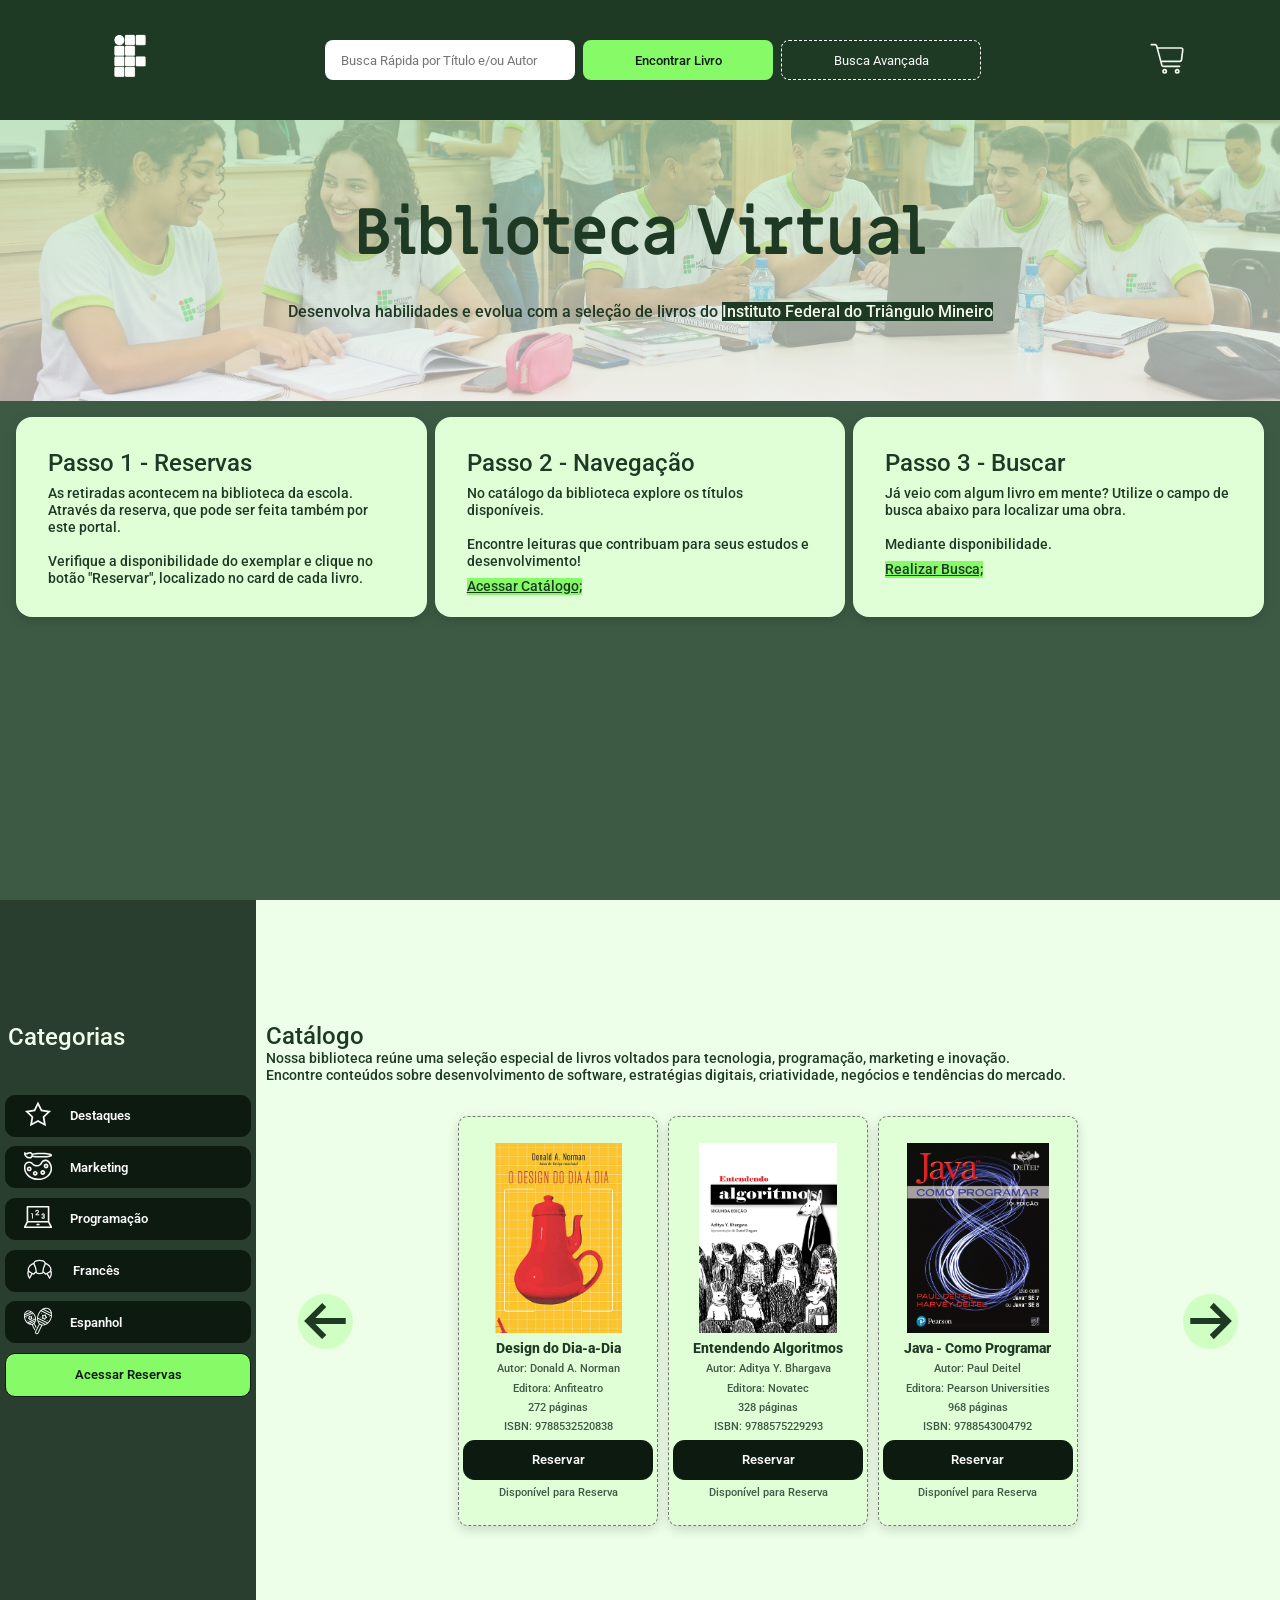
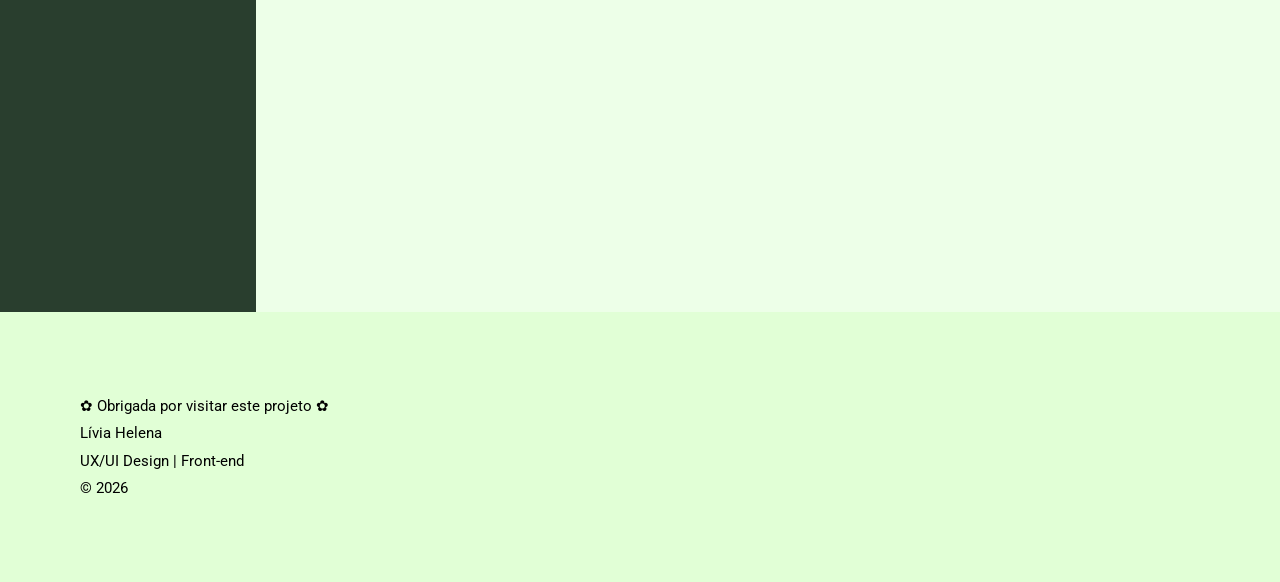
==== commit 884e9ad0: "só estilizacao" ====
--- a/index.html
+++ b/index.html
@@ -19,19 +19,48 @@
 <body>
     <header>
 
-        <img src="images/logotipoIFTM.png" alt="logotipo de IFTM" class="logotipo">
+        <a href="#hero"><img src="images/logotipoIFTM.png" alt="logotipo de IFTM" class="logotipo"></a>
+
+
         <form class="buscar">
-            <input type="text" id="buscaRapidaInput" placeholder="Busca Rápida por Título e/ou Autor" class="inputBusca">
-            <button type="submit" class="buscaLivro" id="buscaRapidaBotao"><a href="#reservas">Encontrar Livro</a></button>
+            <input type="text" id="buscaRapidaInput" placeholder="Busca Rápida por Título e/ou Autor"
+                class="inputBusca">
+            <button type="submit" class="buscaLivro" id="buscaRapidaBotao"><a href="#reservas">Encontrar
+                    Livro</a></button>
             <button type="submit" class="buscaLivroAvancada"><a href="#reservas">Busca Avançada</a></button>
         </form>
 
+        <a href="./cart.html">
+            <svg viewBox="0 0 24 24" fill="none" xmlns="http://www.w3.org/2000/svg" stroke="">
+                <g id="SVGRepo_bgCarrier" stroke-width="0"></g>
+                <g id="SVGRepo_tracerCarrier" stroke-linecap="round" stroke-linejoin="round"></g>
+                <g id="SVGRepo_iconCarrier">
+                    <g clip-path="url(#clip0_15_35)">
+                        <rect width="24" height="24"></rect>
+                        <path
+                            d="M5.33331 6H19.8672C20.4687 6 20.9341 6.52718 20.8595 7.12403L20.1095 13.124C20.0469 13.6245 19.6215 14 19.1172 14H16.5555H9.44442H7.99998"
+                            stroke="#f0f7ed" stroke-linejoin="round"></path>
+                        <path
+                            d="M2 4H4.23362C4.68578 4 5.08169 4.30341 5.19924 4.74003L8.30076 16.26C8.41831 16.6966 8.81422 17 9.26638 17H19"
+                            stroke="#f0f7ed" stroke-linecap="round" stroke-linejoin="round"></path>
+                        <circle cx="10" cy="20" r="1" stroke="#f0f7ed" stroke-linejoin="round"></circle>
+                        <circle cx="17.5" cy="20" r="1" stroke="#f0f7ed" stroke-linejoin="round"></circle>
+                    </g>
+                    <defs>
+                        <clipPath id="clip0_15_35">
+                            <rect width="24" height="24" fill="white"></rect>
+                        </clipPath>
+                    </defs>
+                </g>
+            </svg></a>
+
+
     </header>
 
     <main>
 
 
-        <section class="hero">
+        <section class="hero" id="hero">
 
 
             <div class="titulo">
@@ -53,6 +82,7 @@
 
                     </p>
                 </div>
+
                 <div class="cardDoc">
                     <h2>Passo 2 - Navegação</h2>
                     <p>No catálogo da biblioteca explore os títulos disponíveis. <br><br>
@@ -65,22 +95,27 @@
 
                 </div>
 
+
                 <div class="cardDoc">
                     <h2>Passo 3 - Buscar</h2>
                     <p>Já veio com algum livro em mente? Utilize o campo de busca abaixo para localizar uma obra.
                         <br><br> Mediante disponibilidade.
 
                     </p>
-                    <a href="">Realizar Busca;</a>
+                    <a href="./cart.html">Realizar Busca;</a>
 
                 </div>
 
 
+
+
             </div>
 
 
 
         </section>
+
+
 
         <section class="livros" id="livros">
             <div class="menu">
@@ -295,7 +330,7 @@
                         </svg></div>Espanhol
                 </button>
 
-                <button class="minhasReservas"><a href="#reservas">Minhas Reservas</a></button>
+                <button class="minhasReservas"><a href="/cart.html">Acessar Reservas</a></button>
 
             </div>
 
@@ -346,55 +381,7 @@
                 </div>
 
             </div>
-        </section>
-
-        <section class="reservas" id="reservas">
-
-            <div class="buscarPorTipo">
-                <h2>Busca Avançada</h2>
-                <form action="buscaAvancada">
-                    <label for="livroInput">Título:</label>
-                    <input type="text" id="livroInput" placeholder="Digite o Nome do Livro">
-                    <label for="editoraInput">Editora:</label>
-                    <input type="text" id="editoraInput" placeholder="Escreva Aqui a Editora">
-                    <label for="isbnInput">ISBN:</label>
-                    <input type="number" id="isbnEditora" placeholder="Insira neste Campo o Código ISBN">
-                    <label for="categoriaInput">Categoria:</label>
-                    <select value="categoriaInput">
-                        <option name="desabilitadoInput" id="desabilitadoInput">Selecione Abaixo</option>
-                        <option name="marketingInput" id="marketingInput">Marketing</option>
-                        <option name="programacaoInput" id="programacaoInput">Programacao</option>
-                        <option name="francesInput" id="francesInput">Frances</option>
-                        <option name="espanholInput" id="espanholInput">Espanhol</option>
-                    </select>
-                    <button type="submit" id="encontrar">Encontrar Exemplar</button>
-
-
-                </form>
-
-            </div>
-
-            <div class="visualizacaoEscolha" id="visualizacaoEscolha">
-                <h2>Visualizar Busca:</h2>
-                <div class="livroPesquisado"></div>
-
-            </div>
-
-            <div class="livroEscolhido">
-                <div>
-                    <h2>Lista de Pedidos:</h2>
-
-                    <div id="livroListaItem" class="livroListaItem"></div>
-
-                </div>
-
-                <div>
-
-                </div>
-
-            </div>
-
-        </section>
+
 
     </main>
 
--- a/styles.css
+++ b/styles.css
@@ -32,6 +32,11 @@
 
 }
 
+header svg {
+    height: 40px;
+    width: 40px;
+}
+
 ul {
     display: flex;
     flex-direction: column;
@@ -159,6 +164,7 @@
     color: inherit;
     text-decoration: none;
 }
+
 .buscaLivroAvancada {
     height: 40px;
     width: 200px;
@@ -168,9 +174,9 @@
     display: flex;
     border-radius: 0.5rem;
     border-style: none;
-    color: #CFFFC2;
+    color: #f8f8f8;
     background-color: transparent;
-    border: 1px dashed #CFFFC2;
+    border: 1px dashed #f8f8f8;
     ;
     font-size: 0.8rem;
     font-family: 'Roboto', Arial, Helvetica, sans-serif;
@@ -356,6 +362,7 @@
     align-items: center;
     justify-content: center;
     border-style: none;
+    text-decoration: none;
 
     background-color: #CFFFC2;
 
@@ -443,7 +450,7 @@
     border-style: none;
     transition: transform 0.2s ease;
     color: #0c1a0f;
-    background-color: #cbfabe;
+    background-color: #87fb67;
     font-size: 0.8rem;
     border: 1.2px solid #0c1a0f;
     font-family: 'Roboto', Arial, Helvetica, sans-serif;
@@ -511,12 +518,19 @@
     width: 100%;
     background-color: #edffe8;
     display: grid;
-    grid-template-columns: 2fr 2fr 2fr;
+    grid-template-columns: 2fr 2fr;
     padding: 8rem;
     gap: 0.8rem;
 
 }
 
+.reserva {
+    border: 0.75px dashed rgb(120, 118, 118);
+    background-color: #e1ffd6;
+    border-radius: 1rem;
+    padding: 2rem;
+}
+
 .visualizacaoEscolha {
     border: 0.75px dashed rgb(120, 118, 118);
     background-color: #e1ffd6;
@@ -536,6 +550,7 @@
     background-color: #e1ffd6;
     border-radius: 1rem;
     padding: 2rem;
+    height: 100vh;
 }
 
 .listaReserva {
@@ -548,7 +563,7 @@
 .buscarPorTipo h2,
 .listaReserva h2,
 .livroEscolhido h2,
-.visualizacaoEscolha h2 {
+.visualizacaoEscolha h2, .reserva h2 {
     font-size: 1.5rem;
     font-family: 'Roboto', Arial, Helvetica, sans-serif;
     color: #1E3A24;
@@ -571,6 +586,7 @@
     width: 300px;
     border-radius: 8px;
     padding: 2%;
+    border: 1px solid rgb(159, 159, 159);
 }
 
 .buscarPorTipo label {
@@ -591,6 +607,7 @@
     width: 300px;
     border-radius: 8px;
     padding: 2%;
+    border: 1px solid rgb(159, 159, 159);
 }
 
 .buscarPorTipo form {
@@ -601,8 +618,15 @@
     align-items: center;
     flex-direction: column;
     gap: 0.5rem;
-    padding: 4%;
-
+    padding: 2%;
+
+
+}
+
+.livroPesquisado {
+    width: 300px;
+    height: 340px;
+    padding: 2%;
 }
 
 .buscarPorTipo button {
